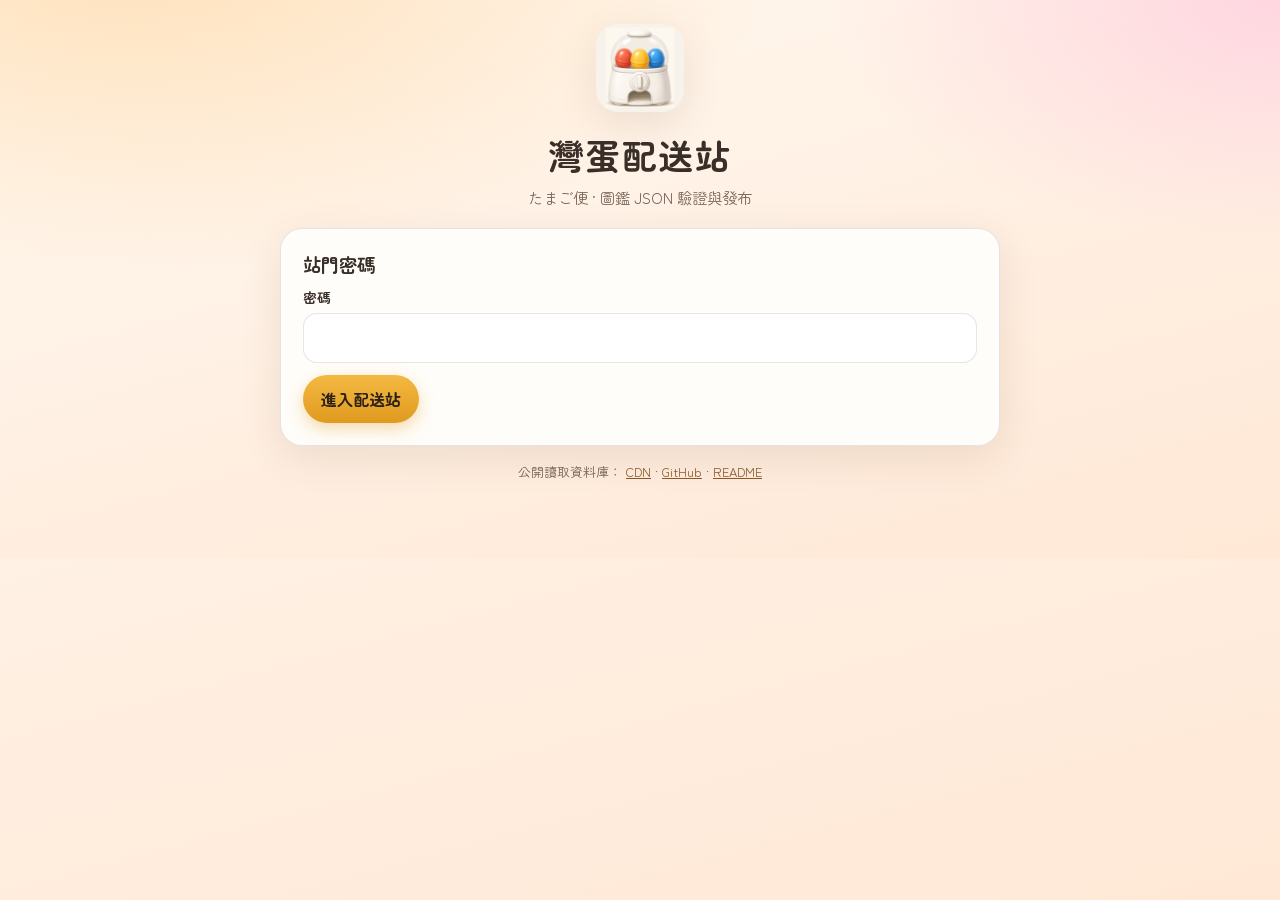
==== docs/upload/index.html @ 8f0027e9 "0802" ====
<!DOCTYPE html>
<html lang="zh-Hant">
  <head>
    <meta charset="utf-8" />
    <meta name="viewport" content="width=device-width, initial-scale=1" />
    <title>灣蛋配送站｜たまご便</title>
    <meta name="robots" content="noindex,nofollow" />
    <link rel="preconnect" href="https://fonts.googleapis.com" />
    <link rel="preconnect" href="https://fonts.gstatic.com" crossorigin />
    <link
      href="https://fonts.googleapis.com/css2?family=Zen+Maru+Gothic:wght@400;500;700;900&display=swap"
      rel="stylesheet"
    />
    <link rel="stylesheet" href="./styles.css" />
  </head>
  <body>
    <div class="shell">
      <header class="brand">
        <img
          class="brand-mark"
          src="./brand.png"
          width="88"
          height="88"
          alt="灣蛋啦"
        />
        <h1>灣蛋配送站</h1>
        <p class="sub">たまご便 · 圖鑑 JSON 驗證與發布</p>
      </header>

      <section id="gate-card" class="card">
        <h2>站門密碼</h2>
        <label for="gate">密碼</label>
        <input id="gate" type="password" autocomplete="current-password" />
        <div class="row">
          <button type="button" class="btn-primary" id="gate-btn">進入配送站</button>
        </div>
        <div id="gate-status" class="status"></div>
      </section>

      <section id="main-card" class="card hidden">
        <h2>選擇圖鑑 JSON</h2>
        <p class="hint">
          拖曳或點選完整 <code>knowledge_cards.json</code>。會與線上版比較：禁止張數變少、禁止
          version 倒退。
        </p>
        <label class="drop" id="drop">
          <strong>把 JSON 放在這裡</strong>
          <span>或點此選擇檔案</span>
          <input id="file" type="file" accept=".json,application/json" />
        </label>

        <div class="preview" id="preview" hidden>
          <div class="stat" id="stat-version">
            <span class="n">—</span><span class="l">version</span>
          </div>
          <div class="stat" id="stat-count">
            <span class="n">—</span><span class="l">總張數</span>
          </div>
          <div class="stat" id="stat-delta">
            <span class="n">—</span><span class="l">相對線上新增</span>
          </div>
        </div>
        <ul class="errors" id="errors" hidden></ul>

        <h2 style="margin-top: 22px">發布授權</h2>
        <p class="hint">
          寫入本倉庫需要具備 <strong>Contents</strong> 讀寫權限的 GitHub
          token（僅限本資料庫 repo）。Token 只暫存在此瀏覽器工作階段。
        </p>
        <label for="pat">Token</label>
        <input id="pat" type="password" autocomplete="off" spellcheck="false" />
        <div class="row">
          <button type="button" class="btn-primary" id="upload-btn" disabled>
            上傳並發布
          </button>
          <button type="button" class="btn-secondary" id="download-btn" disabled>
            只驗證下載
          </button>
          <button type="button" class="btn-ghost" id="clear-pat">清除 Token</button>
        </div>
        <div id="work-status" class="status"></div>
      </section>

      <p class="foot">
        公開讀取資料庫：
        <a href="https://wandanle-catalog.web.app/knowledge_cards.json">CDN</a>
        ·
        <a href="https://github.com/jimmy77733/wandanle-catalog">GitHub</a>
        ·
        <a href="https://github.com/jimmy77733/wandanle-catalog/blob/main/README.md">README</a>
      </p>
    </div>

    <script src="./upload.config.js"></script>
    <script src="./app.js"></script>
  </body>
</html>
---- docs/upload/styles.css ----
:root {
  --bg0: #fff8f0;
  --bg1: #ffe8d6;
  --ink: #3a2f28;
  --muted: #7a6558;
  --line: rgba(58, 47, 40, 0.12);
  --yolk: #f4b942;
  --yolk-deep: #e09a1f;
  --shell: #fffdf9;
  --ok: #2f7d4a;
  --bad: #b33a3a;
  --warn: #b76a12;
  --shadow: 0 12px 40px rgba(80, 50, 20, 0.1);
  --radius: 22px;
  --font: "Zen Maru Gothic", "Noto Sans TC", "Hiragino Sans", sans-serif;
}

* {
  box-sizing: border-box;
}

html,
body {
  margin: 0;
  min-height: 100%;
  color: var(--ink);
  font-family: var(--font);
  background:
    radial-gradient(1200px 600px at 10% -10%, #ffe0b8 0%, transparent 55%),
    radial-gradient(900px 500px at 100% 0%, #ffd6e0 0%, transparent 50%),
    linear-gradient(165deg, var(--bg0), var(--bg1));
}

body {
  padding: 24px 16px 64px;
}

.shell {
  max-width: 720px;
  margin: 0 auto;
}

.brand {
  text-align: center;
  margin-bottom: 20px;
  animation: float-in 0.7s ease both;
}

.brand-mark {
  width: 88px;
  height: 88px;
  margin: 0 auto 12px;
  border-radius: 22px;
  object-fit: cover;
  box-shadow: var(--shadow);
  animation: soft-pop 3.6s ease-in-out infinite;
}

.brand h1 {
  margin: 0;
  font-size: clamp(1.7rem, 4vw, 2.2rem);
  font-weight: 700;
  letter-spacing: 0.04em;
}

.brand .sub {
  margin: 6px 0 0;
  color: var(--muted);
  font-size: 0.95rem;
}

.card {
  background: var(--shell);
  border: 1px solid var(--line);
  border-radius: var(--radius);
  box-shadow: var(--shadow);
  padding: 22px;
  margin-bottom: 16px;
  animation: float-in 0.8s ease both;
}

.card h2 {
  margin: 0 0 10px;
  font-size: 1.15rem;
}

.hint {
  margin: 0 0 14px;
  color: var(--muted);
  font-size: 0.9rem;
  line-height: 1.5;
}

label {
  display: block;
  font-size: 0.85rem;
  font-weight: 600;
  margin-bottom: 6px;
}

input[type="password"],
input[type="text"] {
  width: 100%;
  padding: 12px 14px;
  border-radius: 14px;
  border: 1px solid var(--line);
  background: #fff;
  font: inherit;
  color: var(--ink);
}

input:focus {
  outline: 2px solid rgba(244, 185, 66, 0.55);
  border-color: var(--yolk);
}

.row {
  display: flex;
  gap: 10px;
  flex-wrap: wrap;
  margin-top: 12px;
}

button {
  appearance: none;
  border: none;
  border-radius: 999px;
  padding: 12px 18px;
  font: inherit;
  font-weight: 700;
  cursor: pointer;
  transition: transform 0.15s ease, box-shadow 0.15s ease, opacity 0.15s;
}

button:active {
  transform: scale(0.98);
}

button:disabled {
  opacity: 0.45;
  cursor: not-allowed;
}

.btn-primary {
  background: linear-gradient(180deg, var(--yolk), var(--yolk-deep));
  color: #2b2118;
  box-shadow: 0 6px 16px rgba(224, 154, 31, 0.35);
}

.btn-secondary {
  background: #fff;
  color: var(--ink);
  border: 1px solid var(--line);
}

.btn-ghost {
  background: transparent;
  color: var(--muted);
  border: 1px dashed var(--line);
}

.drop {
  border: 2px dashed rgba(224, 154, 31, 0.45);
  border-radius: 18px;
  padding: 28px 16px;
  text-align: center;
  background: rgba(255, 249, 239, 0.8);
  transition: border-color 0.2s, background 0.2s;
  cursor: pointer;
}

.drop.dragover {
  border-color: var(--yolk-deep);
  background: #fff3d9;
}

.drop strong {
  display: block;
  margin-bottom: 6px;
}

.drop input {
  display: none;
}

.preview {
  display: grid;
  grid-template-columns: repeat(3, 1fr);
  gap: 10px;
  margin-top: 14px;
}

.stat {
  background: #fff7ea;
  border-radius: 14px;
  padding: 12px;
  text-align: center;
}

.stat .n {
  display: block;
  font-size: 1.35rem;
  font-weight: 800;
}

.stat .l {
  font-size: 0.75rem;
  color: var(--muted);
}

.stat.ok .n {
  color: var(--ok);
}

.stat.bad .n {
  color: var(--bad);
}

.stat.warn .n {
  color: var(--warn);
}

.status {
  margin-top: 12px;
  padding: 12px 14px;
  border-radius: 14px;
  font-size: 0.9rem;
  line-height: 1.5;
  white-space: pre-wrap;
  display: none;
}

.status.show {
  display: block;
}

.status.info {
  background: #fff4df;
  color: #6a4c1a;
}

.status.ok {
  background: #e7f6ec;
  color: var(--ok);
}

.status.bad {
  background: #fdecec;
  color: var(--bad);
}

.errors {
  margin: 10px 0 0;
  padding-left: 18px;
  color: var(--bad);
  font-size: 0.88rem;
}

.hidden {
  display: none !important;
}

.foot {
  text-align: center;
  color: var(--muted);
  font-size: 0.8rem;
  margin-top: 8px;
  line-height: 1.5;
}

.foot a {
  color: #8a5a2b;
}

@keyframes soft-pop {
  0%,
  100% {
    transform: translateY(0);
  }
  50% {
    transform: translateY(-4px);
  }
}

@keyframes float-in {
  from {
    opacity: 0;
    transform: translateY(10px);
  }
  to {
    opacity: 1;
    transform: translateY(0);
  }
}

@media (max-width: 520px) {
  .preview {
    grid-template-columns: 1fr;
  }
}
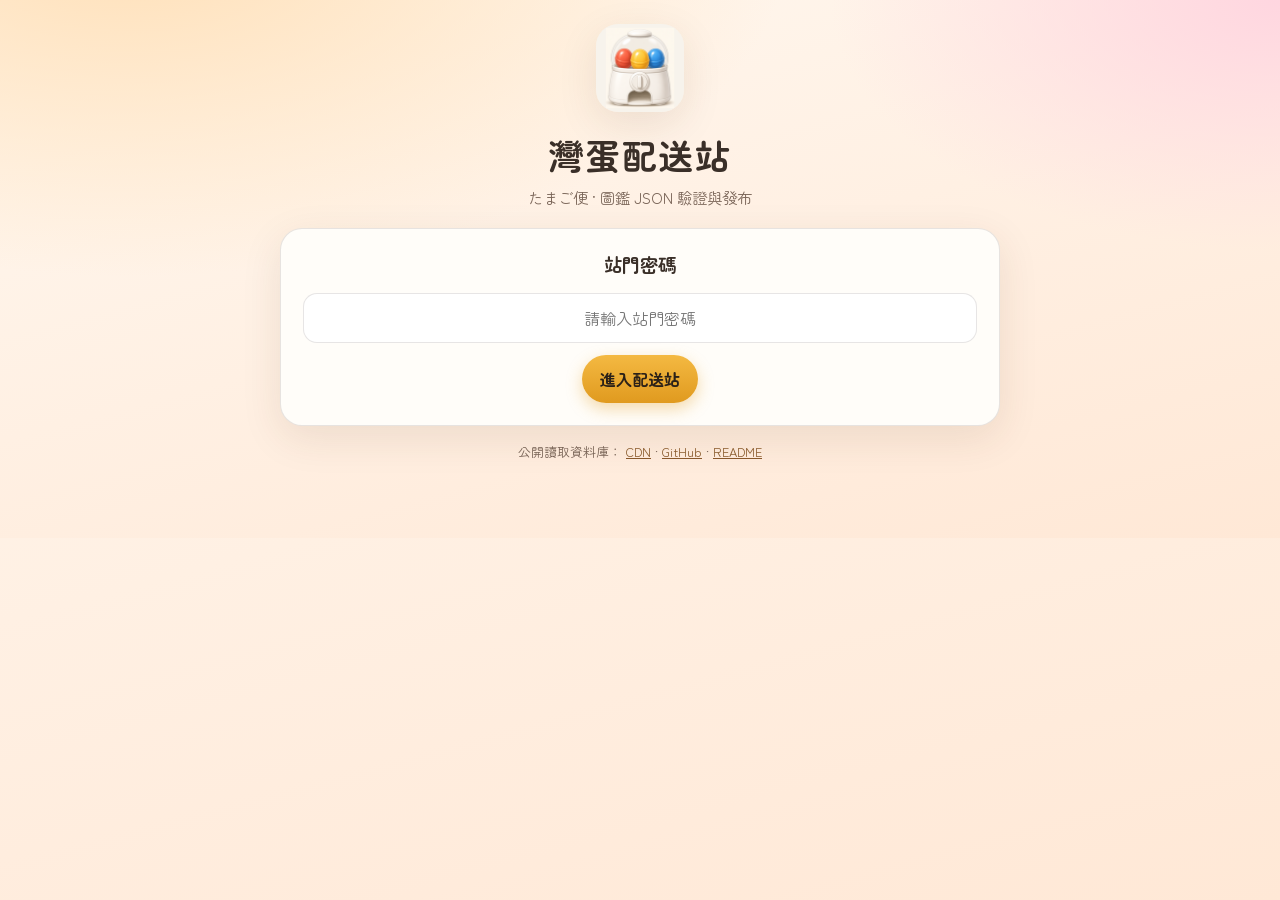
==== commit 923cdb7c: "Center gate UI and update station password hash." ====
--- a/docs/upload/index.html
+++ b/docs/upload/index.html
@@ -27,11 +27,16 @@
         <p class="sub">たまご便 · 圖鑑 JSON 驗證與發布</p>
       </header>
 
-      <section id="gate-card" class="card">
+      <section id="gate-card" class="card gate-card">
         <h2>站門密碼</h2>
-        <label for="gate">密碼</label>
-        <input id="gate" type="password" autocomplete="current-password" />
-        <div class="row">
+        <input
+          id="gate"
+          type="password"
+          autocomplete="current-password"
+          aria-label="站門密碼"
+          placeholder="請輸入站門密碼"
+        />
+        <div class="row row-center">
           <button type="button" class="btn-primary" id="gate-btn">進入配送站</button>
         </div>
         <div id="gate-status" class="status"></div>
--- a/docs/upload/styles.css
+++ b/docs/upload/styles.css
@@ -84,6 +84,22 @@
   font-size: 1.15rem;
 }
 
+.gate-card {
+  text-align: center;
+}
+
+.gate-card h2 {
+  margin-bottom: 16px;
+}
+
+.gate-card input[type="password"] {
+  text-align: center;
+}
+
+.row-center {
+  justify-content: center;
+}
+
 .hint {
   margin: 0 0 14px;
   color: var(--muted);
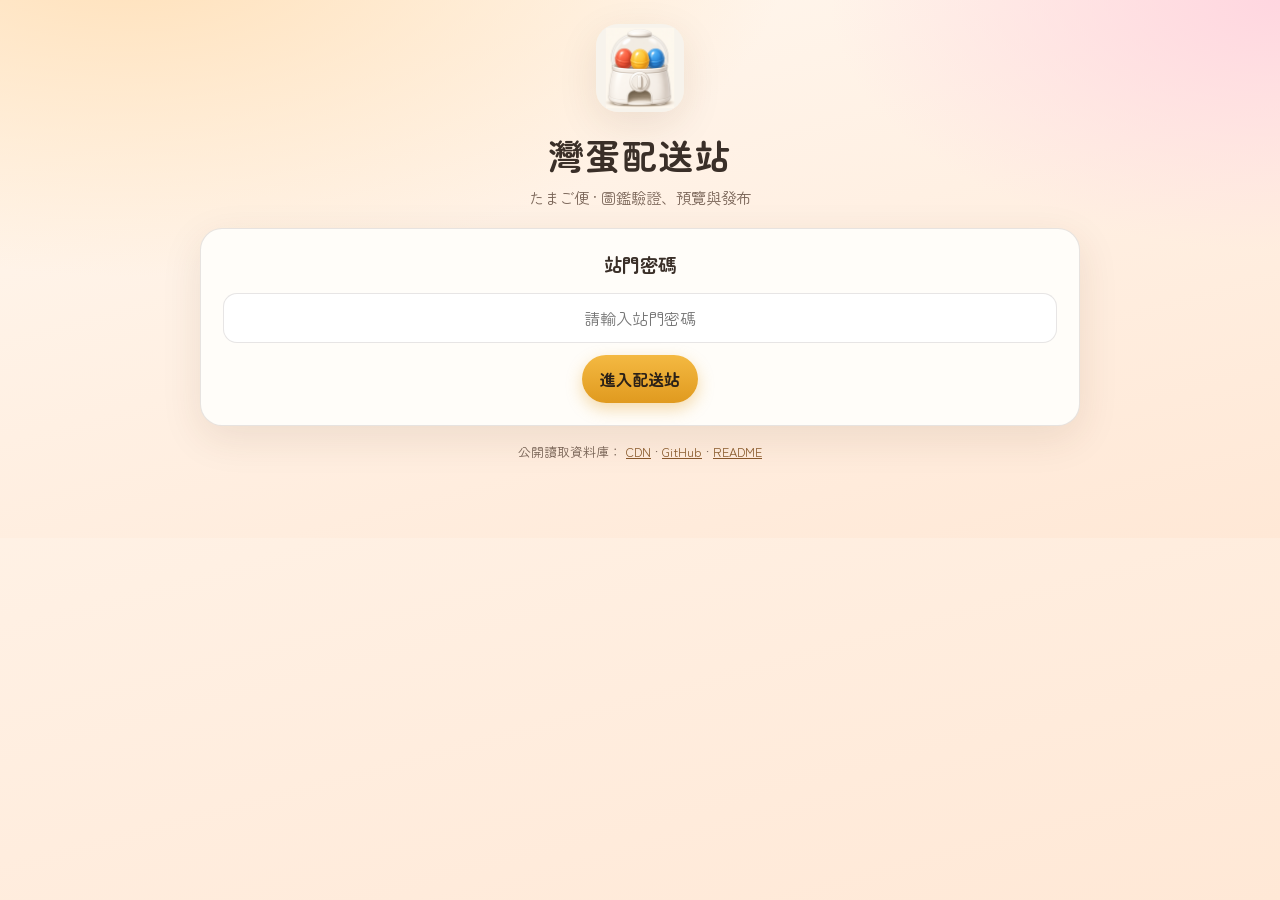
==== commit 8c85192e: "Add preview editor, version archive, and delta merge tooling." ====
--- a/docs/upload/index.html
+++ b/docs/upload/index.html
@@ -16,15 +16,9 @@
   <body>
     <div class="shell">
       <header class="brand">
-        <img
-          class="brand-mark"
-          src="./brand.png"
-          width="88"
-          height="88"
-          alt="灣蛋啦"
-        />
+        <img class="brand-mark" src="./brand.png" width="88" height="88" alt="灣蛋啦" />
         <h1>灣蛋配送站</h1>
-        <p class="sub">たまご便 · 圖鑑 JSON 驗證與發布</p>
+        <p class="sub">たまご便 · 圖鑑驗證、預覽與發布</p>
       </header>
 
       <section id="gate-card" class="card gate-card">
@@ -43,47 +37,150 @@
       </section>
 
       <section id="main-card" class="card hidden">
-        <h2>選擇圖鑑 JSON</h2>
+        <h2>載入圖鑑</h2>
         <p class="hint">
-          拖曳或點選完整 <code>knowledge_cards.json</code>。會與線上版比較：禁止張數變少、禁止
-          version 倒退。
+          可載入完整 <code>knowledge_cards.json</code>，或匯入增量檔（含
+          <code>baseVersion</code>）。會與線上版比對：禁止張數變少、禁止 version 倒退。
         </p>
-        <label class="drop" id="drop">
-          <strong>把 JSON 放在這裡</strong>
-          <span>或點此選擇檔案</span>
-          <input id="file" type="file" accept=".json,application/json" />
-        </label>
-
-        <div class="preview" id="preview" hidden>
-          <div class="stat" id="stat-version">
-            <span class="n">—</span><span class="l">version</span>
+        <div class="row">
+          <label class="drop drop-inline" id="drop">
+            <strong>完整 JSON</strong>
+            <span>拖曳或點選</span>
+            <input id="file" type="file" accept=".json,application/json" />
+          </label>
+          <label class="drop drop-inline" id="drop-delta">
+            <strong>增量 delta</strong>
+            <span>合并進線上底稿</span>
+            <input id="file-delta" type="file" accept=".json,application/json" />
+          </label>
+          <button type="button" class="btn-secondary" id="load-live-btn">載入線上版</button>
+        </div>
+
+        <div class="preview" id="stats" hidden>
+          <div class="stat" id="stat-version"><span class="n">—</span><span class="l">版本</span></div>
+          <div class="stat" id="stat-count"><span class="n">—</span><span class="l">總張數</span></div>
+          <div class="stat" id="stat-delta"><span class="n">—</span><span class="l">相對線上新增</span></div>
+        </div>
+        <ul class="errors" id="errors" hidden></ul>
+        <div id="work-status" class="status"></div>
+      </section>
+
+      <section id="editor-card" class="card hidden">
+        <div class="section-head">
+          <h2>預覽與編輯</h2>
+          <div class="row tight">
+            <button type="button" class="btn-secondary" id="apply-btn">套用變更</button>
+            <button type="button" class="btn-secondary" id="dl-work-btn">下載工作檔</button>
+            <button type="button" class="btn-ghost" id="open-diff-btn">版本差異</button>
+            <button type="button" class="btn-ghost" id="open-hist-btn">版本紀錄</button>
           </div>
-          <div class="stat" id="stat-count">
-            <span class="n">—</span><span class="l">總張數</span>
+        </div>
+
+        <div class="filters">
+          <label>
+            種類
+            <select id="filter-cat">
+              <option value="">全部</option>
+              <option value="history">歷史與怪談</option>
+              <option value="food">美食與生活</option>
+              <option value="geo">地理與奇葩</option>
+            </select>
+          </label>
+          <label>
+            來源
+            <select id="filter-source">
+              <option value="">全部來源</option>
+            </select>
+          </label>
+          <label class="grow">
+            搜尋
+            <input id="filter-q" type="text" placeholder="標題／內容／編號" />
+          </label>
+        </div>
+        <p class="hint" id="filter-meta"></p>
+        <div id="card-list" class="card-list"></div>
+
+        <details class="add-panel" id="add-panel">
+          <summary>新增題目</summary>
+          <div class="add-grid">
+            <label>
+              種類
+              <select id="add-cat">
+                <option value="history">歷史與怪談</option>
+                <option value="food">美食與生活</option>
+                <option value="geo">地理與奇葩</option>
+              </select>
+            </label>
+            <label>
+              來源
+              <input id="add-source" list="source-list" type="text" placeholder="選擇或輸入來源" />
+              <datalist id="source-list"></datalist>
+            </label>
+            <label class="span2">
+              來源網址（可留空）
+              <input id="add-url" type="text" placeholder="https://..." />
+            </label>
+            <label class="span2">
+              標題
+              <input id="add-title" type="text" maxlength="28" />
+            </label>
+            <label class="span2">
+              內容
+              <textarea id="add-content" rows="3" maxlength="160"></textarea>
+            </label>
+            <label>
+              趣味標籤
+              <input id="add-fact" type="text" maxlength="16" />
+            </label>
+            <div class="row" style="align-items: end">
+              <button type="button" class="btn-primary" id="add-btn">加入工作檔</button>
+            </div>
           </div>
-          <div class="stat" id="stat-delta">
-            <span class="n">—</span><span class="l">相對線上新增</span>
-          </div>
-        </div>
-        <ul class="errors" id="errors" hidden></ul>
-
-        <h2 style="margin-top: 22px">發布授權</h2>
+          <div id="add-status" class="status"></div>
+        </details>
+      </section>
+
+      <section id="diff-card" class="card hidden">
+        <div class="section-head">
+          <h2>版本差異</h2>
+          <button type="button" class="btn-ghost" id="close-diff-btn">關閉</button>
+        </div>
+        <p class="hint" id="diff-meta">相對線上版或所選歷史版的變更摘要。</p>
+        <div id="diff-list" class="diff-list"></div>
+      </section>
+
+      <section id="hist-card" class="card hidden">
+        <div class="section-head">
+          <h2>版本紀錄</h2>
+          <button type="button" class="btn-ghost" id="close-hist-btn">關閉</button>
+        </div>
+        <p class="hint">每個版本封存在倉庫 <code>versions/</code>，可下載完整檔或作為差異基準。</p>
+        <div id="hist-list" class="hist-list"></div>
+      </section>
+
+      <section id="publish-card" class="card hidden">
+        <h2>發布授權</h2>
         <p class="hint">
-          寫入本倉庫需要具備 <strong>Contents</strong> 讀寫權限的 GitHub
-          token（僅限本資料庫 repo）。Token 只暫存在此瀏覽器工作階段。
+          寫入倉庫需要具備 Contents 讀寫權限的 GitHub token（僅限本資料庫 repo）。Token
+          只暫存在此瀏覽器工作階段。成功後會更新主檔、CDN，並封存版本與索引。
         </p>
         <label for="pat">Token</label>
-        <input id="pat" type="password" autocomplete="off" spellcheck="false" />
+        <div class="secret-field">
+          <input id="pat" type="password" autocomplete="off" spellcheck="false" />
+          <button type="button" class="eye-btn" id="pat-toggle" aria-label="顯示 Token" aria-pressed="false">
+            <svg class="eye-open" viewBox="0 0 24 24" width="20" height="20" aria-hidden="true">
+              <path fill="currentColor" d="M12 5c-5 0-9.3 3.1-11 7 1.7 3.9 6 7 11 7s9.3-3.1 11-7c-1.7-3.9-6-7-11-7zm0 12a5 5 0 1 1 0-10 5 5 0 0 1 0 10zm0-8a3 3 0 1 0 0 6 3 3 0 0 0 0-6z" />
+            </svg>
+            <svg class="eye-shut hidden" viewBox="0 0 24 24" width="20" height="20" aria-hidden="true">
+              <path fill="currentColor" d="M2.1 3.5 3.5 2.1l18.4 18.4-1.4 1.4-3.1-3.1A12.7 12.7 0 0 1 12 19c-5 0-9.3-3.1-11-7a13.4 13.4 0 0 1 4.6-5.2L2.1 3.5zM12 7a5 5 0 0 1 4.9 4l-1.7-1.7A3 3 0 0 0 12 9V7zm9.7 4.2c-.5 1.1-1.2 2.1-2.1 3l-2.1-2.1c.3-.6.5-1.2.5-1.9a5 5 0 0 0-5-5c-.7 0-1.3.2-1.9.5L9.3 3.9A12.6 12.6 0 0 1 12 5c5 0 9.3 3.1 11 7a13 13 0 0 1-1.3 2.2z" />
+            </svg>
+          </button>
+        </div>
         <div class="row">
-          <button type="button" class="btn-primary" id="upload-btn" disabled>
-            上傳並發布
-          </button>
-          <button type="button" class="btn-secondary" id="download-btn" disabled>
-            只驗證下載
-          </button>
+          <button type="button" class="btn-primary" id="upload-btn" disabled>上傳並發布</button>
           <button type="button" class="btn-ghost" id="clear-pat">清除 Token</button>
         </div>
-        <div id="work-status" class="status"></div>
+        <div id="publish-status" class="status"></div>
       </section>
 
       <p class="foot">
@@ -97,6 +194,7 @@
     </div>
 
     <script src="./upload.config.js"></script>
+    <script src="./catalog-core.js"></script>
     <script src="./app.js"></script>
   </body>
 </html>
--- a/docs/upload/styles.css
+++ b/docs/upload/styles.css
@@ -10,17 +10,17 @@
   --ok: #2f7d4a;
   --bad: #b33a3a;
   --warn: #b76a12;
+  --history: #c45c5c;
+  --food: #d4a017;
+  --geo: #3d7ea6;
   --shadow: 0 12px 40px rgba(80, 50, 20, 0.1);
   --radius: 22px;
   --font: "Zen Maru Gothic", "Noto Sans TC", "Hiragino Sans", sans-serif;
 }
 
-* {
-  box-sizing: border-box;
-}
-
-html,
-body {
+* { box-sizing: border-box; }
+
+html, body {
   margin: 0;
   min-height: 100%;
   color: var(--ink);
@@ -31,286 +31,194 @@
     linear-gradient(165deg, var(--bg0), var(--bg1));
 }
 
-body {
-  padding: 24px 16px 64px;
-}
-
-.shell {
-  max-width: 720px;
-  margin: 0 auto;
-}
-
-.brand {
-  text-align: center;
-  margin-bottom: 20px;
-  animation: float-in 0.7s ease both;
-}
+body { padding: 24px 16px 64px; }
+
+.shell { max-width: 880px; margin: 0 auto; }
+
+.brand { text-align: center; margin-bottom: 20px; animation: float-in 0.7s ease both; }
 
 .brand-mark {
-  width: 88px;
-  height: 88px;
-  margin: 0 auto 12px;
-  border-radius: 22px;
-  object-fit: cover;
-  box-shadow: var(--shadow);
+  width: 88px; height: 88px; margin: 0 auto 12px;
+  border-radius: 22px; object-fit: cover; box-shadow: var(--shadow);
   animation: soft-pop 3.6s ease-in-out infinite;
 }
 
 .brand h1 {
-  margin: 0;
-  font-size: clamp(1.7rem, 4vw, 2.2rem);
-  font-weight: 700;
-  letter-spacing: 0.04em;
-}
-
-.brand .sub {
-  margin: 6px 0 0;
-  color: var(--muted);
-  font-size: 0.95rem;
-}
+  margin: 0; font-size: clamp(1.7rem, 4vw, 2.2rem);
+  font-weight: 700; letter-spacing: 0.04em;
+}
+
+.brand .sub { margin: 6px 0 0; color: var(--muted); font-size: 0.95rem; }
 
 .card {
-  background: var(--shell);
-  border: 1px solid var(--line);
-  border-radius: var(--radius);
-  box-shadow: var(--shadow);
-  padding: 22px;
-  margin-bottom: 16px;
-  animation: float-in 0.8s ease both;
-}
-
-.card h2 {
-  margin: 0 0 10px;
-  font-size: 1.15rem;
-}
-
-.gate-card {
-  text-align: center;
-}
-
-.gate-card h2 {
-  margin-bottom: 16px;
-}
-
-.gate-card input[type="password"] {
-  text-align: center;
-}
-
-.row-center {
-  justify-content: center;
-}
-
-.hint {
-  margin: 0 0 14px;
-  color: var(--muted);
-  font-size: 0.9rem;
-  line-height: 1.5;
-}
-
-label {
-  display: block;
-  font-size: 0.85rem;
-  font-weight: 600;
-  margin-bottom: 6px;
-}
-
-input[type="password"],
-input[type="text"] {
-  width: 100%;
-  padding: 12px 14px;
-  border-radius: 14px;
-  border: 1px solid var(--line);
-  background: #fff;
-  font: inherit;
-  color: var(--ink);
-}
-
-input:focus {
-  outline: 2px solid rgba(244, 185, 66, 0.55);
-  border-color: var(--yolk);
-}
-
-.row {
-  display: flex;
-  gap: 10px;
-  flex-wrap: wrap;
-  margin-top: 12px;
-}
+  background: var(--shell); border: 1px solid var(--line);
+  border-radius: var(--radius); box-shadow: var(--shadow);
+  padding: 22px; margin-bottom: 16px; animation: float-in 0.8s ease both;
+}
+
+.card h2 { margin: 0 0 10px; font-size: 1.15rem; }
+
+.section-head {
+  display: flex; flex-wrap: wrap; gap: 10px;
+  align-items: center; justify-content: space-between; margin-bottom: 8px;
+}
+.section-head h2 { margin: 0; }
+
+.gate-card { text-align: center; }
+.gate-card h2 { margin-bottom: 16px; }
+.gate-card input[type="password"] { text-align: center; }
+.row-center { justify-content: center; }
+
+.hint { margin: 0 0 14px; color: var(--muted); font-size: 0.9rem; line-height: 1.5; }
+
+label { display: block; font-size: 0.85rem; font-weight: 600; margin-bottom: 6px; }
+
+input[type="password"], input[type="text"], select, textarea {
+  width: 100%; padding: 12px 14px; border-radius: 14px;
+  border: 1px solid var(--line); background: #fff; font: inherit; color: var(--ink);
+}
+
+textarea { resize: vertical; min-height: 72px; }
+
+input:focus, select:focus, textarea:focus {
+  outline: 2px solid rgba(244, 185, 66, 0.55); border-color: var(--yolk);
+}
+
+.secret-field { position: relative; }
+.secret-field input { padding-right: 48px; }
+
+.eye-btn {
+  position: absolute; right: 6px; top: 50%; transform: translateY(-50%);
+  width: 40px; height: 36px; padding: 0; border-radius: 10px;
+  background: transparent; color: var(--muted); box-shadow: none;
+  display: grid; place-items: center;
+}
+.eye-btn:hover { background: rgba(58, 47, 40, 0.06); color: var(--ink); }
+.eye-btn[aria-pressed="true"] { color: var(--yolk-deep); }
+
+.row { display: flex; gap: 10px; flex-wrap: wrap; margin-top: 12px; }
+.row.tight { margin-top: 0; }
 
 button {
-  appearance: none;
-  border: none;
-  border-radius: 999px;
-  padding: 12px 18px;
-  font: inherit;
-  font-weight: 700;
-  cursor: pointer;
+  appearance: none; border: none; border-radius: 999px;
+  padding: 12px 18px; font: inherit; font-weight: 700; cursor: pointer;
   transition: transform 0.15s ease, box-shadow 0.15s ease, opacity 0.15s;
 }
-
-button:active {
-  transform: scale(0.98);
-}
-
-button:disabled {
-  opacity: 0.45;
-  cursor: not-allowed;
-}
+button:active { transform: scale(0.98); }
+button:disabled { opacity: 0.45; cursor: not-allowed; }
 
 .btn-primary {
   background: linear-gradient(180deg, var(--yolk), var(--yolk-deep));
-  color: #2b2118;
-  box-shadow: 0 6px 16px rgba(224, 154, 31, 0.35);
-}
-
-.btn-secondary {
-  background: #fff;
-  color: var(--ink);
-  border: 1px solid var(--line);
-}
-
-.btn-ghost {
-  background: transparent;
-  color: var(--muted);
-  border: 1px dashed var(--line);
-}
+  color: #2b2118; box-shadow: 0 6px 16px rgba(224, 154, 31, 0.35);
+}
+.btn-secondary { background: #fff; color: var(--ink); border: 1px solid var(--line); }
+.btn-ghost { background: transparent; color: var(--muted); border: 1px dashed var(--line); }
+.btn-mini { padding: 8px 12px; font-size: 0.82rem; }
 
 .drop {
-  border: 2px dashed rgba(224, 154, 31, 0.45);
-  border-radius: 18px;
-  padding: 28px 16px;
-  text-align: center;
-  background: rgba(255, 249, 239, 0.8);
-  transition: border-color 0.2s, background 0.2s;
-  cursor: pointer;
-}
-
-.drop.dragover {
-  border-color: var(--yolk-deep);
-  background: #fff3d9;
-}
-
-.drop strong {
-  display: block;
-  margin-bottom: 6px;
-}
-
-.drop input {
-  display: none;
-}
+  border: 2px dashed rgba(224, 154, 31, 0.45); border-radius: 18px;
+  padding: 28px 16px; text-align: center; background: rgba(255, 249, 239, 0.8);
+  transition: border-color 0.2s, background 0.2s; cursor: pointer; flex: 1; min-width: 160px;
+}
+.drop-inline { padding: 18px 14px; }
+.drop.dragover { border-color: var(--yolk-deep); background: #fff3d9; }
+.drop strong { display: block; margin-bottom: 6px; }
+.drop input { display: none; }
 
 .preview {
-  display: grid;
-  grid-template-columns: repeat(3, 1fr);
-  gap: 10px;
-  margin-top: 14px;
-}
-
-.stat {
-  background: #fff7ea;
-  border-radius: 14px;
-  padding: 12px;
-  text-align: center;
-}
-
-.stat .n {
-  display: block;
-  font-size: 1.35rem;
-  font-weight: 800;
-}
-
-.stat .l {
-  font-size: 0.75rem;
-  color: var(--muted);
-}
-
-.stat.ok .n {
-  color: var(--ok);
-}
-
-.stat.bad .n {
-  color: var(--bad);
-}
-
-.stat.warn .n {
-  color: var(--warn);
-}
+  display: grid; grid-template-columns: repeat(3, 1fr);
+  gap: 10px; margin-top: 14px;
+}
+.stat { background: #fff7ea; border-radius: 14px; padding: 12px; text-align: center; }
+.stat .n { display: block; font-size: 1.35rem; font-weight: 800; }
+.stat .l { font-size: 0.75rem; color: var(--muted); }
+.stat.ok .n { color: var(--ok); }
+.stat.bad .n { color: var(--bad); }
+.stat.warn .n { color: var(--warn); }
 
 .status {
-  margin-top: 12px;
-  padding: 12px 14px;
-  border-radius: 14px;
-  font-size: 0.9rem;
-  line-height: 1.5;
-  white-space: pre-wrap;
-  display: none;
-}
-
-.status.show {
-  display: block;
-}
-
-.status.info {
-  background: #fff4df;
-  color: #6a4c1a;
-}
-
-.status.ok {
-  background: #e7f6ec;
-  color: var(--ok);
-}
-
-.status.bad {
-  background: #fdecec;
-  color: var(--bad);
-}
-
-.errors {
-  margin: 10px 0 0;
-  padding-left: 18px;
-  color: var(--bad);
-  font-size: 0.88rem;
-}
-
-.hidden {
-  display: none !important;
-}
-
-.foot {
-  text-align: center;
-  color: var(--muted);
-  font-size: 0.8rem;
-  margin-top: 8px;
-  line-height: 1.5;
-}
-
-.foot a {
-  color: #8a5a2b;
-}
+  margin-top: 12px; padding: 12px 14px; border-radius: 14px;
+  font-size: 0.9rem; line-height: 1.5; white-space: pre-wrap; display: none;
+}
+.status.show { display: block; }
+.status.info { background: #fff4df; color: #6a4c1a; }
+.status.ok { background: #e7f6ec; color: var(--ok); }
+.status.bad { background: #fdecec; color: var(--bad); }
+
+.errors { margin: 10px 0 0; padding-left: 18px; color: var(--bad); font-size: 0.88rem; }
+.hidden { display: none !important; }
+
+.filters {
+  display: grid; grid-template-columns: 1fr 1.2fr 1.4fr; gap: 10px; margin: 12px 0;
+}
+.filters .grow { min-width: 0; }
+
+.card-list { display: flex; flex-direction: column; gap: 12px; max-height: 640px; overflow: auto; padding-right: 4px; }
+
+.egg-card {
+  border: 1px solid var(--line); border-radius: 18px; padding: 14px 16px;
+  background: linear-gradient(180deg, #fffefb, #fff8ef);
+  border-left: 5px solid var(--yolk);
+}
+.egg-card.cat-history { border-left-color: var(--history); }
+.egg-card.cat-food { border-left-color: var(--food); }
+.egg-card.cat-geo { border-left-color: var(--geo); }
+
+.egg-top { display: flex; flex-wrap: wrap; gap: 8px; align-items: center; margin-bottom: 10px; }
+.pill {
+  display: inline-flex; align-items: center; border-radius: 999px;
+  padding: 4px 10px; font-size: 0.75rem; font-weight: 700; background: #fff; border: 1px solid var(--line);
+}
+.pill.cat-history { color: var(--history); border-color: rgba(196, 92, 92, 0.35); }
+.pill.cat-food { color: #9a7408; border-color: rgba(212, 160, 23, 0.4); }
+.pill.cat-geo { color: var(--geo); border-color: rgba(61, 126, 166, 0.35); }
+.meta-id { font-size: 0.72rem; color: var(--muted); margin-left: auto; }
+
+.field { margin-bottom: 8px; }
+.field .flabel { font-size: 0.75rem; color: var(--muted); margin-bottom: 4px; font-weight: 700; }
+.field .readonly {
+  padding: 8px 10px; border-radius: 10px; background: rgba(58, 47, 40, 0.04); font-size: 0.9rem;
+}
+.field input, .field textarea { font-weight: 500; }
+
+.add-panel { margin-top: 18px; border-top: 1px dashed var(--line); padding-top: 12px; }
+.add-panel summary { cursor: pointer; font-weight: 700; margin-bottom: 10px; }
+.add-grid {
+  display: grid; grid-template-columns: 1fr 1fr; gap: 12px;
+}
+.add-grid .span2 { grid-column: 1 / -1; }
+
+.diff-list, .hist-list { display: flex; flex-direction: column; gap: 10px; }
+
+.diff-item, .hist-item {
+  border-radius: 16px; padding: 14px; border: 1px solid var(--line); background: #fff;
+}
+.diff-item.added { border-left: 5px solid var(--ok); }
+.diff-item.changed { border-left: 5px solid var(--warn); }
+.diff-item.removed { border-left: 5px solid var(--bad); }
+.diff-item h3, .hist-item h3 { margin: 0 0 6px; font-size: 1rem; }
+.diff-item p, .hist-item p { margin: 0; color: var(--muted); font-size: 0.85rem; line-height: 1.45; }
+
+.hist-item {
+  display: grid; grid-template-columns: 1fr auto; gap: 10px; align-items: center;
+  background: linear-gradient(120deg, #fffefb, #fff5e6);
+}
+.hist-item .actions { display: flex; flex-wrap: wrap; gap: 8px; }
+
+.foot { text-align: center; color: var(--muted); font-size: 0.8rem; margin-top: 8px; line-height: 1.5; }
+.foot a { color: #8a5a2b; }
 
 @keyframes soft-pop {
-  0%,
-  100% {
-    transform: translateY(0);
-  }
-  50% {
-    transform: translateY(-4px);
-  }
-}
-
+  0%, 100% { transform: translateY(0); }
+  50% { transform: translateY(-4px); }
+}
 @keyframes float-in {
-  from {
-    opacity: 0;
-    transform: translateY(10px);
-  }
-  to {
-    opacity: 1;
-    transform: translateY(0);
-  }
-}
-
-@media (max-width: 520px) {
-  .preview {
-    grid-template-columns: 1fr;
-  }
-}
+  from { opacity: 0; transform: translateY(10px); }
+  to { opacity: 1; transform: translateY(0); }
+}
+
+@media (max-width: 720px) {
+  .preview, .filters, .add-grid { grid-template-columns: 1fr; }
+  .hist-item { grid-template-columns: 1fr; }
+  .add-grid .span2 { grid-column: auto; }
+}
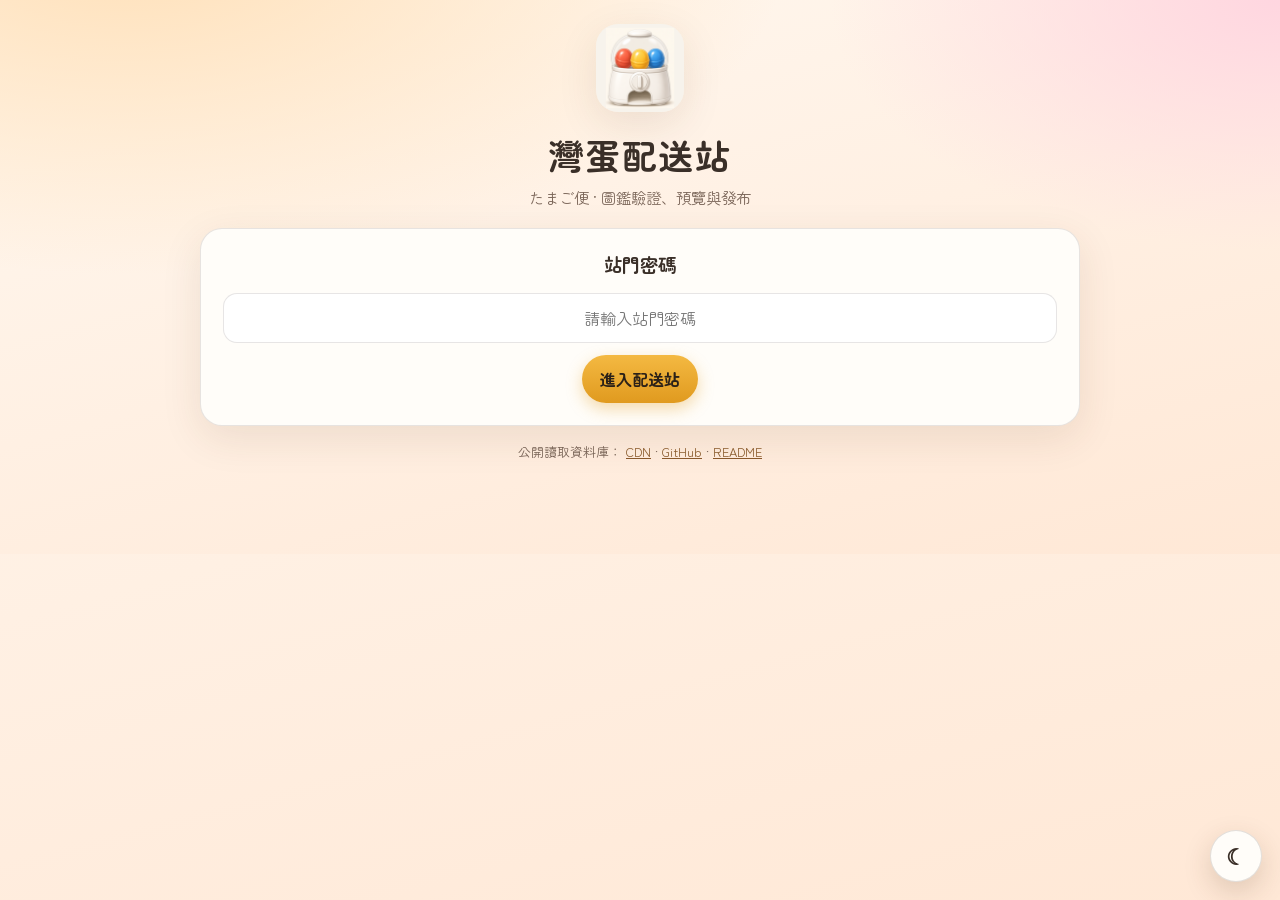
==== commit 06b5dbbc: "0820" ====
--- a/docs/upload/index.html
+++ b/docs/upload/index.html
@@ -12,6 +12,22 @@
       rel="stylesheet"
     />
     <link rel="stylesheet" href="./styles.css" />
+    <script>
+      (function () {
+        try {
+          var saved = localStorage.getItem("wandanle_upload_theme");
+          var theme =
+            saved === "dark" || saved === "light"
+              ? saved
+              : window.matchMedia("(prefers-color-scheme: dark)").matches
+                ? "dark"
+                : "light";
+          document.documentElement.setAttribute("data-theme", theme);
+        } catch (_) {
+          document.documentElement.setAttribute("data-theme", "light");
+        }
+      })();
+    </script>
   </head>
   <body>
     <div class="shell">
@@ -53,7 +69,13 @@
             <span>合并進線上底稿</span>
             <input id="file-delta" type="file" accept=".json,application/json" />
           </label>
-          <button type="button" class="btn-secondary" id="load-live-btn">載入線上版</button>
+          <button type="button" class="btn-live" id="load-live-btn">
+            <span class="btn-live-icon" aria-hidden="true">☁</span>
+            <span class="btn-live-text">
+              <strong>載入線上版</strong>
+              <small>從 CDN 拉取最新圖鑑</small>
+            </span>
+          </button>
         </div>
 
         <div class="preview" id="stats" hidden>
@@ -193,6 +215,17 @@
       </p>
     </div>
 
+    <button
+      type="button"
+      class="theme-fab"
+      id="theme-toggle"
+      aria-label="切換深色或淺色主題"
+      title="切換主題"
+    >
+      <span class="theme-fab-sun" aria-hidden="true">☀</span>
+      <span class="theme-fab-moon" aria-hidden="true">☾</span>
+    </button>
+
     <script src="./upload.config.js"></script>
     <script src="./catalog-core.js"></script>
     <script src="./app.js"></script>
--- a/docs/upload/styles.css
+++ b/docs/upload/styles.css
@@ -1,12 +1,16 @@
-:root {
+:root,
+[data-theme="light"] {
   --bg0: #fff8f0;
   --bg1: #ffe8d6;
+  --bg-glow-1: #ffe0b8;
+  --bg-glow-2: #ffd6e0;
   --ink: #3a2f28;
   --muted: #7a6558;
   --line: rgba(58, 47, 40, 0.12);
   --yolk: #f4b942;
   --yolk-deep: #e09a1f;
   --shell: #fffdf9;
+  --input-bg: #fff;
   --ok: #2f7d4a;
   --bad: #b33a3a;
   --warn: #b76a12;
@@ -16,9 +20,81 @@
   --shadow: 0 12px 40px rgba(80, 50, 20, 0.1);
   --radius: 22px;
   --font: "Zen Maru Gothic", "Noto Sans TC", "Hiragino Sans", sans-serif;
+  --drop-bg: rgba(255, 249, 239, 0.8);
+  --drop-drag: #fff3d9;
+  --stat-bg: #fff7ea;
+  --status-info-bg: #fff4df;
+  --status-info-fg: #6a4c1a;
+  --status-ok-bg: #e7f6ec;
+  --status-bad-bg: #fdecec;
+  --egg-from: #fffefb;
+  --egg-to: #fff8ef;
+  --hist-from: #fffefb;
+  --hist-to: #fff5e6;
+  --readonly-bg: rgba(58, 47, 40, 0.04);
+  --eye-hover: rgba(58, 47, 40, 0.06);
+  --btn-secondary-bg: #fff;
+  --pill-bg: #fff;
+  --pill-food: #9a7408;
+  --link: #8a5a2b;
+  --btn-live-from: #fffdf8;
+  --btn-live-to: #fff1d6;
+  --btn-live-border: rgba(224, 154, 31, 0.55);
+  --btn-live-shadow: 0 10px 24px rgba(224, 154, 31, 0.28);
+  --fab-bg: #fffdf9;
+  --fab-border: rgba(58, 47, 40, 0.14);
+  --fab-shadow: 0 10px 28px rgba(80, 50, 20, 0.18);
+}
+
+[data-theme="dark"] {
+  --bg0: #1a1612;
+  --bg1: #241e18;
+  --bg-glow-1: rgba(242, 179, 61, 0.16);
+  --bg-glow-2: rgba(120, 70, 90, 0.18);
+  --ink: #f3ebe1;
+  --muted: #b2a394;
+  --line: rgba(243, 235, 225, 0.12);
+  --yolk: #f4b942;
+  --yolk-deep: #e09a1f;
+  --shell: #2a241e;
+  --input-bg: #1e1a16;
+  --ok: #5dcc8f;
+  --bad: #ef7a7a;
+  --warn: #e0b15a;
+  --history: #e08a8a;
+  --food: #e0b84a;
+  --geo: #6eb4d8;
+  --shadow: 0 12px 40px rgba(0, 0, 0, 0.4);
+  --drop-bg: rgba(50, 42, 34, 0.9);
+  --drop-drag: #3a3228;
+  --stat-bg: #322b24;
+  --status-info-bg: #3a3020;
+  --status-info-fg: #f0d9a8;
+  --status-ok-bg: #1f3a2a;
+  --status-bad-bg: #3a2222;
+  --egg-from: #2f2821;
+  --egg-to: #262019;
+  --hist-from: #2f2821;
+  --hist-to: #2a241c;
+  --readonly-bg: rgba(255, 255, 255, 0.06);
+  --eye-hover: rgba(255, 255, 255, 0.08);
+  --btn-secondary-bg: #322b24;
+  --pill-bg: #1e1a16;
+  --pill-food: #e0b84a;
+  --link: #f0c87a;
+  --btn-live-from: #3a3020;
+  --btn-live-to: #2f2618;
+  --btn-live-border: rgba(242, 179, 61, 0.65);
+  --btn-live-shadow: 0 10px 28px rgba(0, 0, 0, 0.45);
+  --fab-bg: #2a241e;
+  --fab-border: rgba(243, 235, 225, 0.18);
+  --fab-shadow: 0 10px 28px rgba(0, 0, 0, 0.45);
 }
 
 * { box-sizing: border-box; }
+
+html { color-scheme: light; }
+html[data-theme="dark"] { color-scheme: dark; }
 
 html, body {
   margin: 0;
@@ -26,12 +102,13 @@
   color: var(--ink);
   font-family: var(--font);
   background:
-    radial-gradient(1200px 600px at 10% -10%, #ffe0b8 0%, transparent 55%),
-    radial-gradient(900px 500px at 100% 0%, #ffd6e0 0%, transparent 50%),
+    radial-gradient(1200px 600px at 10% -10%, var(--bg-glow-1) 0%, transparent 55%),
+    radial-gradient(900px 500px at 100% 0%, var(--bg-glow-2) 0%, transparent 50%),
     linear-gradient(165deg, var(--bg0), var(--bg1));
-}
-
-body { padding: 24px 16px 64px; }
+  transition: background 0.25s ease, color 0.2s ease;
+}
+
+body { padding: 24px 16px 80px; }
 
 .shell { max-width: 880px; margin: 0 auto; }
 
@@ -45,7 +122,7 @@
 
 .brand h1 {
   margin: 0; font-size: clamp(1.7rem, 4vw, 2.2rem);
-  font-weight: 700; letter-spacing: 0.04em;
+  font-weight: 700; letter-spacing: 0.04em; color: var(--ink);
 }
 
 .brand .sub { margin: 6px 0 0; color: var(--muted); font-size: 0.95rem; }
@@ -54,9 +131,10 @@
   background: var(--shell); border: 1px solid var(--line);
   border-radius: var(--radius); box-shadow: var(--shadow);
   padding: 22px; margin-bottom: 16px; animation: float-in 0.8s ease both;
-}
-
-.card h2 { margin: 0 0 10px; font-size: 1.15rem; }
+  transition: background 0.2s ease, border-color 0.2s ease;
+}
+
+.card h2 { margin: 0 0 10px; font-size: 1.15rem; color: var(--ink); }
 
 .section-head {
   display: flex; flex-wrap: wrap; gap: 10px;
@@ -70,12 +148,13 @@
 .row-center { justify-content: center; }
 
 .hint { margin: 0 0 14px; color: var(--muted); font-size: 0.9rem; line-height: 1.5; }
-
-label { display: block; font-size: 0.85rem; font-weight: 600; margin-bottom: 6px; }
+.hint code { color: var(--ink); }
+
+label { display: block; font-size: 0.85rem; font-weight: 600; margin-bottom: 6px; color: var(--ink); }
 
 input[type="password"], input[type="text"], select, textarea {
   width: 100%; padding: 12px 14px; border-radius: 14px;
-  border: 1px solid var(--line); background: #fff; font: inherit; color: var(--ink);
+  border: 1px solid var(--line); background: var(--input-bg); font: inherit; color: var(--ink);
 }
 
 textarea { resize: vertical; min-height: 72px; }
@@ -93,16 +172,17 @@
   background: transparent; color: var(--muted); box-shadow: none;
   display: grid; place-items: center;
 }
-.eye-btn:hover { background: rgba(58, 47, 40, 0.06); color: var(--ink); }
+.eye-btn:hover { background: var(--eye-hover); color: var(--ink); }
 .eye-btn[aria-pressed="true"] { color: var(--yolk-deep); }
 
-.row { display: flex; gap: 10px; flex-wrap: wrap; margin-top: 12px; }
+.row { display: flex; gap: 10px; flex-wrap: wrap; margin-top: 12px; align-items: stretch; }
 .row.tight { margin-top: 0; }
 
 button {
   appearance: none; border: none; border-radius: 999px;
   padding: 12px 18px; font: inherit; font-weight: 700; cursor: pointer;
-  transition: transform 0.15s ease, box-shadow 0.15s ease, opacity 0.15s;
+  transition: transform 0.15s ease, box-shadow 0.15s ease, opacity 0.15s, background 0.2s;
+  color: var(--ink);
 }
 button:active { transform: scale(0.98); }
 button:disabled { opacity: 0.45; cursor: not-allowed; }
@@ -111,26 +191,74 @@
   background: linear-gradient(180deg, var(--yolk), var(--yolk-deep));
   color: #2b2118; box-shadow: 0 6px 16px rgba(224, 154, 31, 0.35);
 }
-.btn-secondary { background: #fff; color: var(--ink); border: 1px solid var(--line); }
+.btn-secondary {
+  background: var(--btn-secondary-bg);
+  color: var(--ink);
+  border: 1px solid var(--line);
+}
 .btn-ghost { background: transparent; color: var(--muted); border: 1px dashed var(--line); }
 .btn-mini { padding: 8px 12px; font-size: 0.82rem; }
 
+/* 載入線上版 */
+.btn-live {
+  display: inline-flex;
+  align-items: center;
+  gap: 12px;
+  padding: 12px 18px 12px 14px;
+  border-radius: 18px;
+  border: 1.5px solid var(--btn-live-border);
+  background:
+    radial-gradient(circle at 18% 30%, rgba(255, 255, 255, 0.45), transparent 42%),
+    linear-gradient(135deg, var(--btn-live-from), var(--btn-live-to));
+  box-shadow: var(--btn-live-shadow);
+  color: var(--ink);
+  text-align: left;
+  flex: 1;
+  min-width: 180px;
+}
+.btn-live:hover {
+  transform: translateY(-1px);
+  box-shadow: 0 14px 30px rgba(224, 154, 31, 0.35);
+  border-color: var(--yolk-deep);
+}
+.btn-live:active { transform: scale(0.98); }
+.btn-live-icon {
+  width: 40px; height: 40px; border-radius: 14px;
+  display: grid; place-items: center;
+  font-size: 1.25rem; line-height: 1;
+  background: linear-gradient(180deg, var(--yolk), var(--yolk-deep));
+  color: #2b2118;
+  box-shadow: inset 0 -2px 0 rgba(0, 0, 0, 0.08), 0 4px 10px rgba(224, 154, 31, 0.35);
+  flex-shrink: 0;
+}
+.btn-live-text {
+  display: flex; flex-direction: column; gap: 2px; line-height: 1.2;
+}
+.btn-live-text strong {
+  font-size: 0.98rem; letter-spacing: 0.02em; color: var(--ink);
+}
+.btn-live-text small {
+  font-size: 0.72rem; font-weight: 600; color: var(--muted);
+}
+
 .drop {
   border: 2px dashed rgba(224, 154, 31, 0.45); border-radius: 18px;
-  padding: 28px 16px; text-align: center; background: rgba(255, 249, 239, 0.8);
+  padding: 28px 16px; text-align: center; background: var(--drop-bg);
   transition: border-color 0.2s, background 0.2s; cursor: pointer; flex: 1; min-width: 160px;
-}
+  color: var(--ink);
+}
+.drop span { color: var(--muted); font-size: 0.85rem; }
 .drop-inline { padding: 18px 14px; }
-.drop.dragover { border-color: var(--yolk-deep); background: #fff3d9; }
-.drop strong { display: block; margin-bottom: 6px; }
+.drop.dragover { border-color: var(--yolk-deep); background: var(--drop-drag); }
+.drop strong { display: block; margin-bottom: 6px; color: var(--ink); }
 .drop input { display: none; }
 
 .preview {
   display: grid; grid-template-columns: repeat(3, 1fr);
   gap: 10px; margin-top: 14px;
 }
-.stat { background: #fff7ea; border-radius: 14px; padding: 12px; text-align: center; }
-.stat .n { display: block; font-size: 1.35rem; font-weight: 800; }
+.stat { background: var(--stat-bg); border-radius: 14px; padding: 12px; text-align: center; }
+.stat .n { display: block; font-size: 1.35rem; font-weight: 800; color: var(--ink); }
 .stat .l { font-size: 0.75rem; color: var(--muted); }
 .stat.ok .n { color: var(--ok); }
 .stat.bad .n { color: var(--bad); }
@@ -141,9 +269,9 @@
   font-size: 0.9rem; line-height: 1.5; white-space: pre-wrap; display: none;
 }
 .status.show { display: block; }
-.status.info { background: #fff4df; color: #6a4c1a; }
-.status.ok { background: #e7f6ec; color: var(--ok); }
-.status.bad { background: #fdecec; color: var(--bad); }
+.status.info { background: var(--status-info-bg); color: var(--status-info-fg); }
+.status.ok { background: var(--status-ok-bg); color: var(--ok); }
+.status.bad { background: var(--status-bad-bg); color: var(--bad); }
 
 .errors { margin: 10px 0 0; padding-left: 18px; color: var(--bad); font-size: 0.88rem; }
 .hidden { display: none !important; }
@@ -156,33 +284,79 @@
 .card-list { display: flex; flex-direction: column; gap: 12px; max-height: 640px; overflow: auto; padding-right: 4px; }
 
 .egg-card {
-  border: 1px solid var(--line); border-radius: 18px; padding: 14px 16px;
-  background: linear-gradient(180deg, #fffefb, #fff8ef);
+  border: 1px solid var(--line); border-radius: 18px; padding: 0;
+  background: linear-gradient(180deg, var(--egg-from), var(--egg-to));
   border-left: 5px solid var(--yolk);
+  color: var(--ink);
 }
 .egg-card.cat-history { border-left-color: var(--history); }
 .egg-card.cat-food { border-left-color: var(--food); }
 .egg-card.cat-geo { border-left-color: var(--geo); }
 
-.egg-top { display: flex; flex-wrap: wrap; gap: 8px; align-items: center; margin-bottom: 10px; }
+.egg-summary {
+  list-style: none;
+  cursor: pointer;
+  padding: 14px 16px;
+  user-select: none;
+  display: grid;
+  grid-template-columns: 1fr auto;
+  grid-template-rows: auto auto;
+  column-gap: 10px;
+  align-items: start;
+}
+.egg-summary::-webkit-details-marker { display: none; }
+.egg-summary::marker { content: ""; }
+.egg-summary .egg-top { grid-column: 1; grid-row: 1; }
+.egg-summary .egg-summary-title { grid-column: 1; grid-row: 2; }
+.egg-summary::after {
+  content: "▾";
+  grid-column: 2;
+  grid-row: 1 / span 2;
+  align-self: center;
+  color: var(--muted);
+  font-size: 0.95rem;
+  transition: transform 0.15s ease;
+}
+.egg-card[open] > .egg-summary::after {
+  transform: rotate(-180deg);
+}
+.egg-summary:hover .egg-summary-title { color: var(--yolk-deep); }
+
+.egg-top {
+  display: flex; flex-wrap: wrap; gap: 8px; align-items: center;
+  margin-bottom: 8px;
+}
+.egg-summary-title {
+  font-weight: 700;
+  font-size: 0.98rem;
+  line-height: 1.35;
+  color: var(--ink);
+}
+.egg-body {
+  padding: 0 16px 14px;
+  border-top: 1px dashed var(--line);
+  padding-top: 12px;
+}
+
 .pill {
   display: inline-flex; align-items: center; border-radius: 999px;
-  padding: 4px 10px; font-size: 0.75rem; font-weight: 700; background: #fff; border: 1px solid var(--line);
+  padding: 4px 10px; font-size: 0.75rem; font-weight: 700;
+  background: var(--pill-bg); border: 1px solid var(--line); color: var(--ink);
 }
 .pill.cat-history { color: var(--history); border-color: rgba(196, 92, 92, 0.35); }
-.pill.cat-food { color: #9a7408; border-color: rgba(212, 160, 23, 0.4); }
+.pill.cat-food { color: var(--pill-food); border-color: rgba(212, 160, 23, 0.4); }
 .pill.cat-geo { color: var(--geo); border-color: rgba(61, 126, 166, 0.35); }
 .meta-id { font-size: 0.72rem; color: var(--muted); margin-left: auto; }
 
 .field { margin-bottom: 8px; }
 .field .flabel { font-size: 0.75rem; color: var(--muted); margin-bottom: 4px; font-weight: 700; }
 .field .readonly {
-  padding: 8px 10px; border-radius: 10px; background: rgba(58, 47, 40, 0.04); font-size: 0.9rem;
+  padding: 8px 10px; border-radius: 10px; background: var(--readonly-bg); font-size: 0.9rem; color: var(--ink);
 }
 .field input, .field textarea { font-weight: 500; }
 
 .add-panel { margin-top: 18px; border-top: 1px dashed var(--line); padding-top: 12px; }
-.add-panel summary { cursor: pointer; font-weight: 700; margin-bottom: 10px; }
+.add-panel summary { cursor: pointer; font-weight: 700; margin-bottom: 10px; color: var(--ink); }
 .add-grid {
   display: grid; grid-template-columns: 1fr 1fr; gap: 12px;
 }
@@ -191,22 +365,50 @@
 .diff-list, .hist-list { display: flex; flex-direction: column; gap: 10px; }
 
 .diff-item, .hist-item {
-  border-radius: 16px; padding: 14px; border: 1px solid var(--line); background: #fff;
+  border-radius: 16px; padding: 14px; border: 1px solid var(--line); background: var(--input-bg);
 }
 .diff-item.added { border-left: 5px solid var(--ok); }
 .diff-item.changed { border-left: 5px solid var(--warn); }
 .diff-item.removed { border-left: 5px solid var(--bad); }
-.diff-item h3, .hist-item h3 { margin: 0 0 6px; font-size: 1rem; }
+.diff-item h3, .hist-item h3 { margin: 0 0 6px; font-size: 1rem; color: var(--ink); }
 .diff-item p, .hist-item p { margin: 0; color: var(--muted); font-size: 0.85rem; line-height: 1.45; }
 
 .hist-item {
   display: grid; grid-template-columns: 1fr auto; gap: 10px; align-items: center;
-  background: linear-gradient(120deg, #fffefb, #fff5e6);
+  background: linear-gradient(120deg, var(--hist-from), var(--hist-to));
 }
 .hist-item .actions { display: flex; flex-wrap: wrap; gap: 8px; }
 
 .foot { text-align: center; color: var(--muted); font-size: 0.8rem; margin-top: 8px; line-height: 1.5; }
-.foot a { color: #8a5a2b; }
+.foot a { color: var(--link); }
+
+/* 右下角主題切換 */
+.theme-fab {
+  position: fixed;
+  right: 18px;
+  bottom: 18px;
+  z-index: 40;
+  width: 52px;
+  height: 52px;
+  padding: 0;
+  border-radius: 50%;
+  border: 1.5px solid var(--fab-border);
+  background: var(--fab-bg);
+  box-shadow: var(--fab-shadow);
+  display: grid;
+  place-items: center;
+  font-size: 1.35rem;
+  line-height: 1;
+  color: var(--ink);
+}
+.theme-fab:hover {
+  transform: translateY(-2px) scale(1.03);
+  border-color: var(--yolk);
+}
+.theme-fab-sun,
+.theme-fab-moon { display: none; }
+[data-theme="light"] .theme-fab-moon { display: block; }
+[data-theme="dark"] .theme-fab-sun { display: block; }
 
 @keyframes soft-pop {
   0%, 100% { transform: translateY(0); }
@@ -221,4 +423,5 @@
   .preview, .filters, .add-grid { grid-template-columns: 1fr; }
   .hist-item { grid-template-columns: 1fr; }
   .add-grid .span2 { grid-column: auto; }
-}
+  .btn-live { width: 100%; min-width: 0; }
+}
